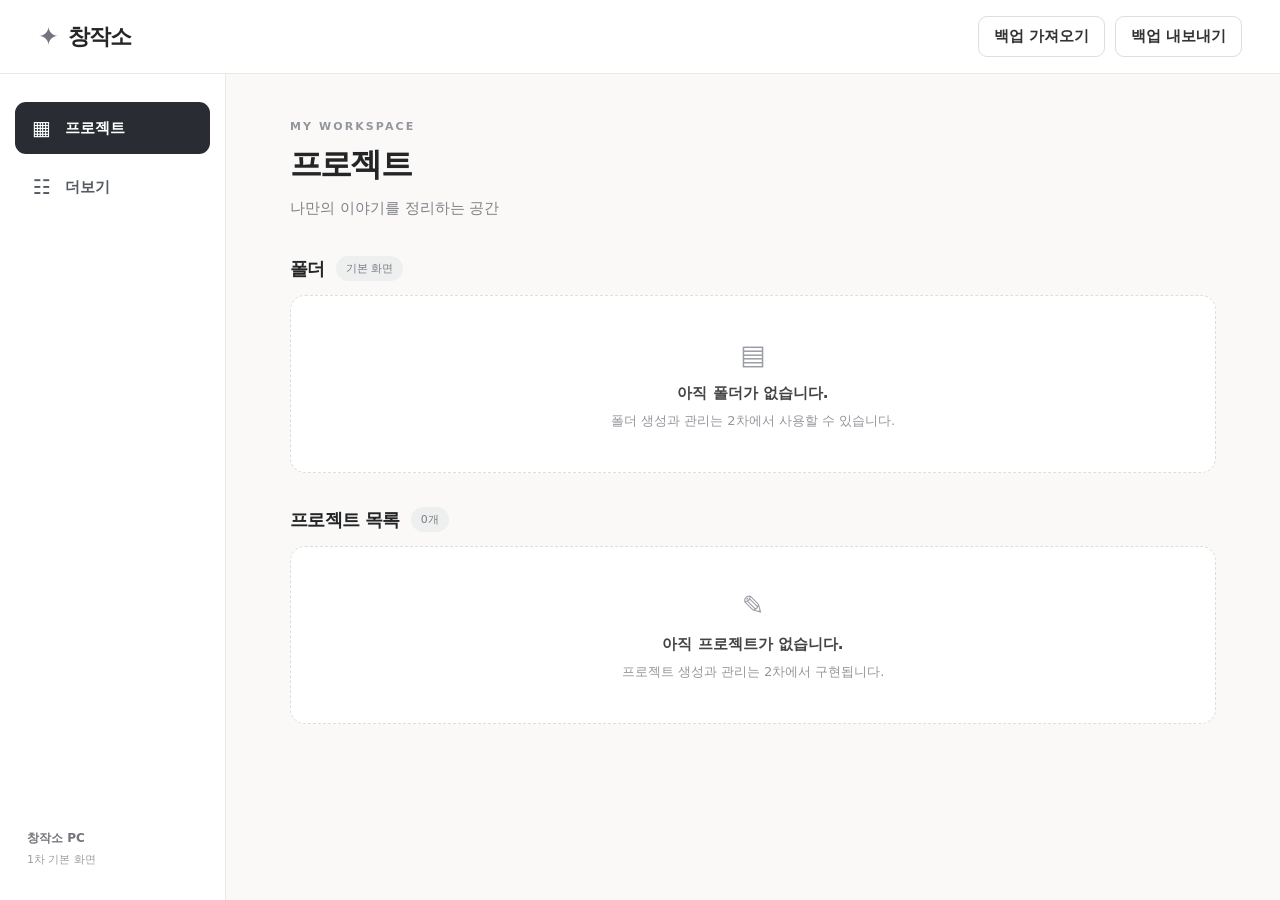
==== docs/index.html @ f3bb5a37 "Create Creative-Studio PC stage 1 shell in docs" ====
<!doctype html>
<html lang="ko">
<head>
  <meta charset="utf-8">
  <meta name="viewport" content="width=device-width,initial-scale=1">
  <meta name="theme-color" content="#faf9f7">
  <title>창작소 — PC</title>
  <link rel="stylesheet" href="./styles.css">
  <script src="./app.js" defer></script>
</head>
<body>
  <div class="app-shell">
    <header class="topbar">
      <div class="brand"><span class="brand-mark" aria-hidden="true">✦</span><span>창작소</span></div>
      <div class="backup-actions">
        <button class="button secondary" id="importBackup" type="button">백업 가져오기</button>
        <button class="button secondary" id="exportBackup" type="button">백업 내보내기</button>
      </div>
    </header>
    <div class="workspace">
      <aside class="sidebar" aria-label="주 메뉴">
        <nav class="side-nav">
          <button type="button" class="nav-button active" data-view="projects" aria-current="page"><span aria-hidden="true">▦</span> 프로젝트</button>
          <button type="button" class="nav-button" data-view="more"><span aria-hidden="true">☷</span> 더보기</button>
        </nav>
        <div class="side-note">창작소 PC <span>1차 기본 화면</span></div>
      </aside>
      <main class="main-content" id="mainContent" tabindex="-1">
        <section class="panel" id="projectsView" data-panel="projects">
          <div class="section-heading">
            <div><p class="eyebrow">MY WORKSPACE</p><h1>프로젝트</h1><p class="muted">나만의 이야기를 정리하는 공간</p></div>
          </div>
          <div class="folder-heading"><h2>폴더</h2><span class="tag">기본 화면</span></div>
          <div class="empty-box" id="folderList"><div class="empty-icon" aria-hidden="true">▤</div><strong>아직 폴더가 없습니다.</strong><p>폴더 생성과 관리는 2차에서 사용할 수 있습니다.</p></div>
          <div class="folder-heading project-heading"><h2>프로젝트 목록</h2><span class="tag">0개</span></div>
          <div class="empty-box" id="projectList"><div class="empty-icon" aria-hidden="true">✎</div><strong>아직 프로젝트가 없습니다.</strong><p>프로젝트 생성과 관리는 2차에서 구현됩니다.</p></div>
        </section>
        <section class="panel" id="moreView" data-panel="more" hidden>
          <div class="section-heading"><div><p class="eyebrow">TOOLS & SETTINGS</p><h1>더보기</h1><p class="muted">창작 도구와 환경 설정</p></div></div>
          <div class="more-grid">
            <div class="info-card"><span class="card-icon" aria-hidden="true">✧</span><h2>창작 도구</h2><p>다른 창작 기능은 이후 개발 회차에서 순서대로 연결됩니다.</p></div>
            <div class="info-card"><span class="card-icon" aria-hidden="true">⚙</span><h2>설정</h2><p>PC 창작소의 설정 화면을 준비 중입니다.</p></div>
          </div>
        </section>
      </main>
    </div>
    <div id="message" class="toast" role="status" aria-live="polite" hidden></div>
  </div>
</body>
</html>
---- docs/styles.css ----
:root{color-scheme:light;font-family:"Pretendard","Noto Sans KR",system-ui,-apple-system,BlinkMacSystemFont,sans-serif;font-size:15px;background:#faf9f7;color:#242526}*{box-sizing:border-box}body{margin:0;min-width:320px}button{font:inherit;cursor:pointer}.app-shell{min-height:100vh}.topbar{height:74px;background:#fff;border-bottom:1px solid #e9e8e4;display:flex;align-items:center;justify-content:space-between;padding:0 38px;gap:20px}.brand{display:flex;align-items:center;gap:10px;font-size:22px;font-weight:800;letter-spacing:-.05em}.brand-mark{font-size:25px;color:#72747e}.backup-actions{display:flex;gap:10px;flex-wrap:wrap}.button{border:1px solid #dededc;padding:10px 15px;border-radius:9px;background:#fff;color:#333;font-weight:600;transition:background .15s}.button:hover{background:#f4f4f2}.button:focus-visible,.nav-button:focus-visible{outline:3px solid #aeb2bc;outline-offset:2px}.workspace{display:grid;grid-template-columns:226px minmax(0,1fr);min-height:calc(100vh - 74px)}.sidebar{border-right:1px solid #e9e8e4;background:#fff;padding:28px 15px;display:flex;flex-direction:column;gap:15px}.side-nav{display:flex;flex-direction:column;gap:7px}.nav-button{border:0;text-align:left;background:transparent;padding:14px 16px;border-radius:11px;color:#565a62;font-weight:650;display:flex;gap:13px;align-items:center}.nav-button span{font-size:20px;width:21px;text-align:center}.nav-button:hover{background:#f6f6f4}.nav-button.active{background:#292c32;color:white}.side-note{margin-top:auto;padding:20px 12px 5px;font-size:12px;font-weight:700;color:#73757a}.side-note span{display:block;margin-top:5px;font-size:11px;font-weight:400;color:#9b9da1}.main-content{width:100%;min-width:0;padding:46px clamp(22px,5vw,82px);max-width:1500px;margin:0 auto}.panel{width:100%}.panel[hidden]{display:none}.section-heading{margin:0 0 38px}.eyebrow{font-size:11px;letter-spacing:.19em;font-weight:800;color:#93969e;margin:0 0 10px}.section-heading h1{margin:0;font-size:32px;letter-spacing:-.055em}.muted{color:#80828a;margin:12px 0 0}.folder-heading{display:flex;align-items:center;gap:11px;margin:0 0 14px}.folder-heading h2{font-size:18px;letter-spacing:-.035em;margin:0}.project-heading{margin-top:34px}.tag{font-size:11px;color:#797d86;background:#eeefef;border-radius:99px;padding:5px 10px}.empty-box{border:1px dashed #dddeda;background:#fff;border-radius:15px;min-height:178px;display:flex;justify-content:center;align-items:center;flex-direction:column;text-align:center;padding:24px;color:#444}.empty-icon{font-size:27px;color:#9b9ea5;margin-bottom:14px}.empty-box strong{font-size:15px}.empty-box p{color:#95969c;font-size:13px;margin:9px 0 0}.more-grid{display:grid;grid-template-columns:repeat(2,minmax(0,1fr));gap:18px}.info-card{background:#fff;border:1px solid #e9e8e4;padding:28px;border-radius:15px;min-height:200px}.card-icon{font-size:26px;color:#7c808b}.info-card h2{margin:18px 0 10px;font-size:18px}.info-card p{margin:0;line-height:1.7;color:#858790;font-size:14px}.toast{position:fixed;bottom:28px;right:28px;max-width:min(380px,calc(100vw - 40px));padding:15px 20px;background:#292c32;color:#fff;border-radius:11px;box-shadow:0 10px 25px #0002;font-size:13px;z-index:20}.toast[hidden]{display:none}@media(max-width:720px){.topbar{height:auto;min-height:72px;padding:15px 18px;align-items:flex-start;flex-wrap:wrap}.brand{font-size:20px}.backup-actions{gap:7px}.button{padding:9px 11px;font-size:12px}.workspace{display:block}.sidebar{border-right:0;border-bottom:1px solid #e9e8e4;padding:9px 14px}.side-nav{flex-direction:row}.nav-button{padding:11px 15px;font-size:13px}.side-note{display:none}.main-content{padding:28px 18px}.section-heading{margin-bottom:29px}.section-heading h1{font-size:27px}.more-grid{grid-template-columns:1fr}.toast{bottom:18px;right:18px}}
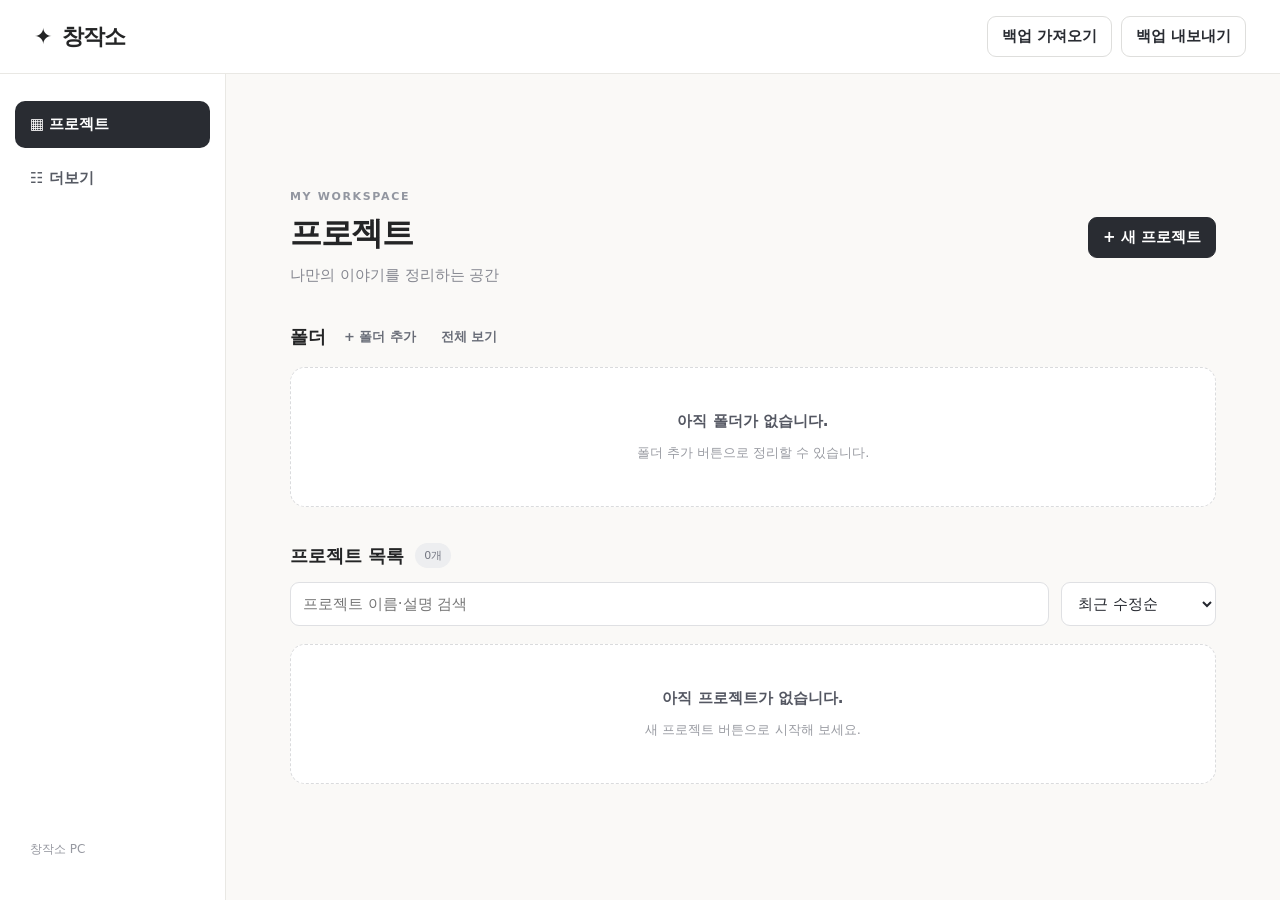
==== commit c2b940d5: "Build PC stage 2 project and folder management" ====
--- a/docs/index.html
+++ b/docs/index.html
@@ -1,50 +1,17 @@
 <!doctype html>
-<html lang="ko">
-<head>
-  <meta charset="utf-8">
-  <meta name="viewport" content="width=device-width,initial-scale=1">
-  <meta name="theme-color" content="#faf9f7">
-  <title>창작소 — PC</title>
-  <link rel="stylesheet" href="./styles.css">
-  <script src="./app.js" defer></script>
-</head>
-<body>
-  <div class="app-shell">
-    <header class="topbar">
-      <div class="brand"><span class="brand-mark" aria-hidden="true">✦</span><span>창작소</span></div>
-      <div class="backup-actions">
-        <button class="button secondary" id="importBackup" type="button">백업 가져오기</button>
-        <button class="button secondary" id="exportBackup" type="button">백업 내보내기</button>
-      </div>
-    </header>
-    <div class="workspace">
-      <aside class="sidebar" aria-label="주 메뉴">
-        <nav class="side-nav">
-          <button type="button" class="nav-button active" data-view="projects" aria-current="page"><span aria-hidden="true">▦</span> 프로젝트</button>
-          <button type="button" class="nav-button" data-view="more"><span aria-hidden="true">☷</span> 더보기</button>
-        </nav>
-        <div class="side-note">창작소 PC <span>1차 기본 화면</span></div>
-      </aside>
-      <main class="main-content" id="mainContent" tabindex="-1">
-        <section class="panel" id="projectsView" data-panel="projects">
-          <div class="section-heading">
-            <div><p class="eyebrow">MY WORKSPACE</p><h1>프로젝트</h1><p class="muted">나만의 이야기를 정리하는 공간</p></div>
-          </div>
-          <div class="folder-heading"><h2>폴더</h2><span class="tag">기본 화면</span></div>
-          <div class="empty-box" id="folderList"><div class="empty-icon" aria-hidden="true">▤</div><strong>아직 폴더가 없습니다.</strong><p>폴더 생성과 관리는 2차에서 사용할 수 있습니다.</p></div>
-          <div class="folder-heading project-heading"><h2>프로젝트 목록</h2><span class="tag">0개</span></div>
-          <div class="empty-box" id="projectList"><div class="empty-icon" aria-hidden="true">✎</div><strong>아직 프로젝트가 없습니다.</strong><p>프로젝트 생성과 관리는 2차에서 구현됩니다.</p></div>
-        </section>
-        <section class="panel" id="moreView" data-panel="more" hidden>
-          <div class="section-heading"><div><p class="eyebrow">TOOLS & SETTINGS</p><h1>더보기</h1><p class="muted">창작 도구와 환경 설정</p></div></div>
-          <div class="more-grid">
-            <div class="info-card"><span class="card-icon" aria-hidden="true">✧</span><h2>창작 도구</h2><p>다른 창작 기능은 이후 개발 회차에서 순서대로 연결됩니다.</p></div>
-            <div class="info-card"><span class="card-icon" aria-hidden="true">⚙</span><h2>설정</h2><p>PC 창작소의 설정 화면을 준비 중입니다.</p></div>
-          </div>
-        </section>
-      </main>
-    </div>
-    <div id="message" class="toast" role="status" aria-live="polite" hidden></div>
-  </div>
-</body>
-</html>
+<html lang="ko"><head><meta charset="utf-8"><meta name="viewport" content="width=device-width,initial-scale=1">
+<title>창작소 — PC</title><link rel="stylesheet" href="./styles.css"><script src="./storage.js" defer></script><script src="./app.js" defer></script></head>
+<body><div class="app-shell">
+<header class="topbar"><div class="brand">✦ <span>창작소</span></div><div class="backup-actions"><button id="importBackup" class="button" type="button">백업 가져오기</button><button id="exportBackup" class="button" type="button">백업 내보내기</button></div></header>
+<div class="workspace"><aside class="sidebar"><nav class="side-nav"><button class="nav-button active" data-view="projects" type="button">▦ 프로젝트</button><button class="nav-button" data-view="more" type="button">☷ 더보기</button></nav><div class="side-note">창작소 PC</div></aside>
+<main class="main-content">
+<section data-panel="projects" id="projectsView"><div class="section-heading header-flex"><div><p class="eyebrow">MY WORKSPACE</p><h1>프로젝트</h1><p class="muted">나만의 이야기를 정리하는 공간</p></div><button class="button primary" id="newProject" type="button">+ 새 프로젝트</button></div>
+<div class="folder-heading"><h2>폴더</h2><button class="text-button" id="newFolder" type="button">+ 폴더 추가</button><button class="text-button" id="allFolders" type="button">전체 보기</button></div><div id="folderList" class="folder-grid"></div>
+<div class="folder-heading project-heading"><h2 id="listTitle">프로젝트 목록</h2><span class="tag" id="projectCount">0개</span></div>
+<div class="project-toolbar"><input class="field search" id="projectSearch" type="search" placeholder="프로젝트 이름·설명 검색" aria-label="프로젝트 검색"><select class="field" id="projectSort" aria-label="프로젝트 정렬"><option value="latest">최근 수정순</option><option value="created">최근 생성순</option><option value="name">이름순</option><option value="oldest">오래된순</option></select></div><div class="project-grid" id="projectList"></div></section>
+<section data-panel="detail" id="detailView" hidden><button class="text-button" id="backToProjects" type="button">‹ 프로젝트 목록</button><div class="project-detail-head"><div id="detailCover" class="detail-cover"></div><div class="detail-copy"><p class="eyebrow">PROJECT</p><h1 id="detailName"></h1><span class="tag" id="detailType"></span><p class="muted" id="detailDesc"></p><p id="detailFolder"></p><div class="detail-actions"><button class="button" id="editOpenProject" type="button">프로젝트 수정</button><button class="button" id="moveOpenProject" type="button">폴더 이동</button></div></div></div><div class="detail-next"><h2>프로젝트 기본 화면</h2><p>유형별 세부 창작 기능은 이후 회차에서 연결됩니다.</p></div></section>
+<section data-panel="more" id="moreView" hidden><div class="section-heading"><p class="eyebrow">TOOLS & SETTINGS</p><h1>더보기</h1><p class="muted">창작 도구와 환경 설정</p></div><div class="more-grid"><article class="info-card"><h2>✧ 창작 도구</h2><p>창작 기능은 이후 개발 회차에서 순서대로 연결됩니다.</p></article><article class="info-card"><h2>⚙ 설정</h2><p>PC 창작소 설정 화면을 준비 중입니다.</p></article></div></section>
+</main></div>
+<dialog id="editorDialog" class="editor-dialog"><form id="editorForm"><div class="modal-head"><h2 id="editorTitle"></h2><button id="closeEditor" type="button" aria-label="닫기">×</button></div><div id="editorFields"></div><div class="form-actions"><button class="button" id="cancelEditor" type="button">취소</button><button class="button primary" type="submit">저장</button></div></form></dialog>
+<div id="message" role="status" class="toast" hidden></div>
+</div></body></html>
--- a/docs/styles.css
+++ b/docs/styles.css
@@ -1 +1 @@
-:root{color-scheme:light;font-family:"Pretendard","Noto Sans KR",system-ui,-apple-system,BlinkMacSystemFont,sans-serif;font-size:15px;background:#faf9f7;color:#242526}*{box-sizing:border-box}body{margin:0;min-width:320px}button{font:inherit;cursor:pointer}.app-shell{min-height:100vh}.topbar{height:74px;background:#fff;border-bottom:1px solid #e9e8e4;display:flex;align-items:center;justify-content:space-between;padding:0 38px;gap:20px}.brand{display:flex;align-items:center;gap:10px;font-size:22px;font-weight:800;letter-spacing:-.05em}.brand-mark{font-size:25px;color:#72747e}.backup-actions{display:flex;gap:10px;flex-wrap:wrap}.button{border:1px solid #dededc;padding:10px 15px;border-radius:9px;background:#fff;color:#333;font-weight:600;transition:background .15s}.button:hover{background:#f4f4f2}.button:focus-visible,.nav-button:focus-visible{outline:3px solid #aeb2bc;outline-offset:2px}.workspace{display:grid;grid-template-columns:226px minmax(0,1fr);min-height:calc(100vh - 74px)}.sidebar{border-right:1px solid #e9e8e4;background:#fff;padding:28px 15px;display:flex;flex-direction:column;gap:15px}.side-nav{display:flex;flex-direction:column;gap:7px}.nav-button{border:0;text-align:left;background:transparent;padding:14px 16px;border-radius:11px;color:#565a62;font-weight:650;display:flex;gap:13px;align-items:center}.nav-button span{font-size:20px;width:21px;text-align:center}.nav-button:hover{background:#f6f6f4}.nav-button.active{background:#292c32;color:white}.side-note{margin-top:auto;padding:20px 12px 5px;font-size:12px;font-weight:700;color:#73757a}.side-note span{display:block;margin-top:5px;font-size:11px;font-weight:400;color:#9b9da1}.main-content{width:100%;min-width:0;padding:46px clamp(22px,5vw,82px);max-width:1500px;margin:0 auto}.panel{width:100%}.panel[hidden]{display:none}.section-heading{margin:0 0 38px}.eyebrow{font-size:11px;letter-spacing:.19em;font-weight:800;color:#93969e;margin:0 0 10px}.section-heading h1{margin:0;font-size:32px;letter-spacing:-.055em}.muted{color:#80828a;margin:12px 0 0}.folder-heading{display:flex;align-items:center;gap:11px;margin:0 0 14px}.folder-heading h2{font-size:18px;letter-spacing:-.035em;margin:0}.project-heading{margin-top:34px}.tag{font-size:11px;color:#797d86;background:#eeefef;border-radius:99px;padding:5px 10px}.empty-box{border:1px dashed #dddeda;background:#fff;border-radius:15px;min-height:178px;display:flex;justify-content:center;align-items:center;flex-direction:column;text-align:center;padding:24px;color:#444}.empty-icon{font-size:27px;color:#9b9ea5;margin-bottom:14px}.empty-box strong{font-size:15px}.empty-box p{color:#95969c;font-size:13px;margin:9px 0 0}.more-grid{display:grid;grid-template-columns:repeat(2,minmax(0,1fr));gap:18px}.info-card{background:#fff;border:1px solid #e9e8e4;padding:28px;border-radius:15px;min-height:200px}.card-icon{font-size:26px;color:#7c808b}.info-card h2{margin:18px 0 10px;font-size:18px}.info-card p{margin:0;line-height:1.7;color:#858790;font-size:14px}.toast{position:fixed;bottom:28px;right:28px;max-width:min(380px,calc(100vw - 40px));padding:15px 20px;background:#292c32;color:#fff;border-radius:11px;box-shadow:0 10px 25px #0002;font-size:13px;z-index:20}.toast[hidden]{display:none}@media(max-width:720px){.topbar{height:auto;min-height:72px;padding:15px 18px;align-items:flex-start;flex-wrap:wrap}.brand{font-size:20px}.backup-actions{gap:7px}.button{padding:9px 11px;font-size:12px}.workspace{display:block}.sidebar{border-right:0;border-bottom:1px solid #e9e8e4;padding:9px 14px}.side-nav{flex-direction:row}.nav-button{padding:11px 15px;font-size:13px}.side-note{display:none}.main-content{padding:28px 18px}.section-heading{margin-bottom:29px}.section-heading h1{font-size:27px}.more-grid{grid-template-columns:1fr}.toast{bottom:18px;right:18px}}+:root{color-scheme:light;font-family:system-ui,"Noto Sans KR",sans-serif;background:#faf9f7;color:#242526;font-size:15px}*{box-sizing:border-box}body{margin:0;min-width:320px}button,input,select,textarea{font:inherit}button{cursor:pointer}.app-shell{min-height:100vh}.topbar{height:74px;background:white;border-bottom:1px solid #e9e8e4;display:flex;justify-content:space-between;align-items:center;gap:15px;padding:0 34px}.brand{font-size:22px;font-weight:800;letter-spacing:-.04em;display:flex;gap:10px;align-items:center}.backup-actions{display:flex;gap:9px;flex-wrap:wrap}.button{border:1px solid #dededc;border-radius:9px;padding:10px 14px;background:white;color:#292c32;font-weight:650}.button:hover{background:#f2f2f2}.button.primary{background:#292c32;color:white;border-color:#292c32}.button.primary:hover{background:#444850}.workspace{display:grid;grid-template-columns:226px minmax(0,1fr);min-height:calc(100vh - 74px)}.sidebar{background:white;border-right:1px solid #e9e8e4;padding:27px 15px;display:flex;flex-direction:column}.side-nav{display:grid;gap:7px}.nav-button{border:0;background:transparent;text-align:left;padding:14px 15px;border-radius:10px;font-weight:650;color:#575b64}.nav-button.active{background:#292c32;color:white}.nav-button:not(.active):hover{background:#f5f5f5}.side-note{margin-top:auto;padding:15px;color:#9698a0;font-size:12px}.main-content{width:100%;max-width:1500px;min-width:0;margin:auto;padding:43px clamp(20px,5vw,80px)}[hidden]{display:none!important}.section-heading{margin-bottom:36px}.header-flex{display:flex;align-items:center;justify-content:space-between;gap:15px}.eyebrow{letter-spacing:.15em;font-size:11px;color:#9296a0;font-weight:800;margin:0 0 9px}.section-heading h1,.detail-copy h1{margin:0;font-size:32px;letter-spacing:-.045em}.muted{color:#858790;margin:10px 0 0}.folder-heading{display:flex;gap:11px;align-items:center;margin:0 0 14px}.folder-heading h2{margin:0;font-size:18px}.project-heading{margin-top:36px}.text-button{border:0;background:transparent;font-size:13px;color:#686c77;font-weight:650;padding:7px}.text-button:hover{text-decoration:underline}.tag{font-size:11px;color:#747782;background:#edeef0;padding:5px 9px;border-radius:99px}.folder-grid,.project-grid{display:grid;grid-template-columns:repeat(auto-fill,minmax(232px,1fr));gap:14px}.folder-card{background:white;border:1px solid #e4e4e3;border-radius:12px;padding:8px;display:flex;align-items:center;gap:5px;min-width:0}.folder-card.selected{outline:2px solid #999ca5}.folder-open{display:flex;gap:12px;align-items:center;flex:1;min-width:0;text-align:left;background:transparent;border:0;padding:9px}.folder-dot{width:28px;height:28px;flex-shrink:0;border-radius:9px}.folder-text{display:grid;gap:4px;min-width:0}.folder-text strong{white-space:nowrap;overflow:hidden;text-overflow:ellipsis}.folder-text small{font-size:12px;color:#9698a1}.small-button{border:0;border-radius:7px;background:#f2f3f3;padding:8px 10px;font-size:12px;color:#555862}.small-button:hover{background:#e5e7e8}.danger-text{color:#ae4141}.empty-box{grid-column:1/-1;background:white;border:1px dashed #dadbdd;padding:44px 20px;text-align:center;border-radius:15px;color:#545762}.empty-box p{font-size:13px;color:#999ba2;margin-bottom:0}.project-toolbar{display:flex;gap:12px;margin-bottom:18px}.field{background:#fff;color:#24272e;border:1px solid #dfe0e3;border-radius:9px;padding:11px 12px;width:100%;min-width:0;outline:0}.field:focus,.button:focus-visible,.nav-button:focus-visible,.small-button:focus-visible{outline:2px solid #8e929c;outline-offset:2px}.field.search{flex:1}#projectSort{width:155px}.project-card{background:white;border:1px solid #e8e7e5;border-radius:15px;overflow:hidden;min-width:0}.project-cover{border:0;width:100%;height:145px;display:flex;align-items:center;justify-content:center;background:#eeeded;padding:0;overflow:hidden}.project-cover img{width:100%;height:100%;object-fit:cover}.placeholder-cover{background:linear-gradient(135deg,var(--cover-color),#b8b5c3);font-size:32px;color:#fffa}.project-card-body{padding:17px}.project-card-top{display:flex;align-items:center;justify-content:space-between;gap:9px}.card-date{color:#a0a2a7;font-size:11px}.project-card h3{font-size:18px;margin:13px 0 8px;overflow-wrap:anywhere}.project-description{font-size:13px;color:#727680;line-height:1.6;height:42px;overflow:hidden;overflow-wrap:anywhere;white-space:pre-line}.project-folder-text{font-size:12px;color:#9698a1;margin:12px 0}.card-actions{display:flex;gap:5px;border-top:1px solid #efefef;padding-top:12px}.card-actions button{flex:1}.project-detail-head{display:flex;gap:30px;margin-top:28px;align-items:flex-start}.detail-cover{width:240px;height:240px;background:#7b61a8;color:white;border-radius:14px;display:flex;align-items:center;justify-content:center;font-size:42px;overflow:hidden;flex-shrink:0}.detail-cover img{width:100%;height:100%;object-fit:cover}.detail-copy .muted{white-space:pre-wrap;overflow-wrap:anywhere}.detail-actions{display:flex;gap:10px;margin-top:23px}.detail-next{border:1px solid #e8e7e5;border-radius:14px;background:white;margin-top:35px;padding:25px}.detail-next h2{font-size:18px;margin:0 0 10px}.detail-next p,.info-card p{color:#858790;line-height:1.7;margin:0}.more-grid{display:grid;grid-template-columns:repeat(2,minmax(0,1fr));gap:17px}.info-card{background:white;border:1px solid #e8e7e5;border-radius:15px;padding:28px}.editor-dialog{border:1px solid #e3e3e3;border-radius:17px;box-shadow:0 20px 80px #0003;width:min(530px,calc(100vw - 25px));max-height:calc(100vh - 35px);padding:0}.editor-dialog::backdrop{background:#13151899}#editorForm{max-height:calc(100vh - 35px);overflow:auto;padding:24px}.modal-head{display:flex;justify-content:space-between;align-items:center;margin-bottom:22px}.modal-head h2{margin:0;font-size:22px}#closeEditor{font-size:27px;background:transparent;border:0;color:#8b8e96}.form-stack{display:grid;gap:18px}.form-label{display:grid;gap:8px;font-weight:650;font-size:13px}.form-label .field{font-size:14px;font-weight:400}.form-label textarea{min-height:100px;resize:vertical}.help-text{color:#90929a;font-size:12px;font-weight:400}.cover-editor{display:flex;gap:16px;align-items:center}.cover-preview{width:105px;height:105px;border-radius:11px;flex-shrink:0;background:#f0f0f0;color:#94969b;font-size:12px;display:flex;align-items:center;justify-content:center;overflow:hidden}.cover-preview img{width:100%;height:100%;object-fit:cover}.cover-buttons{display:grid;gap:9px}.cover-buttons .button{font-size:12px}.form-actions{display:flex;justify-content:flex-end;gap:9px;margin-top:26px}.danger-action{color:#b14747}.toast{position:fixed;bottom:27px;right:27px;z-index:50;max-width:min(370px,calc(100vw - 32px));border-radius:10px;background:#292c32;color:white;padding:14px 18px;box-shadow:0 8px 22px #0002;font-size:13px}@media(max-width:720px){.topbar{height:auto;min-height:70px;flex-wrap:wrap;padding:15px 18px}.brand{font-size:20px}.backup-actions .button{font-size:12px;padding:8px}.workspace{display:block}.sidebar{border-right:0;border-bottom:1px solid #e8e8e8;padding:9px 13px}.side-nav{display:flex;gap:8px}.side-note{display:none}.nav-button{font-size:13px;padding:11px 13px}.main-content{padding:28px 17px}.header-flex{align-items:flex-start}.header-flex .button{font-size:12px;white-space:nowrap}.section-heading h1{font-size:27px}.project-toolbar{flex-wrap:wrap}#projectSort{width:100%}.project-detail-head{flex-direction:column}.detail-cover{width:100%;max-width:320px}.more-grid{grid-template-columns:1fr}}
